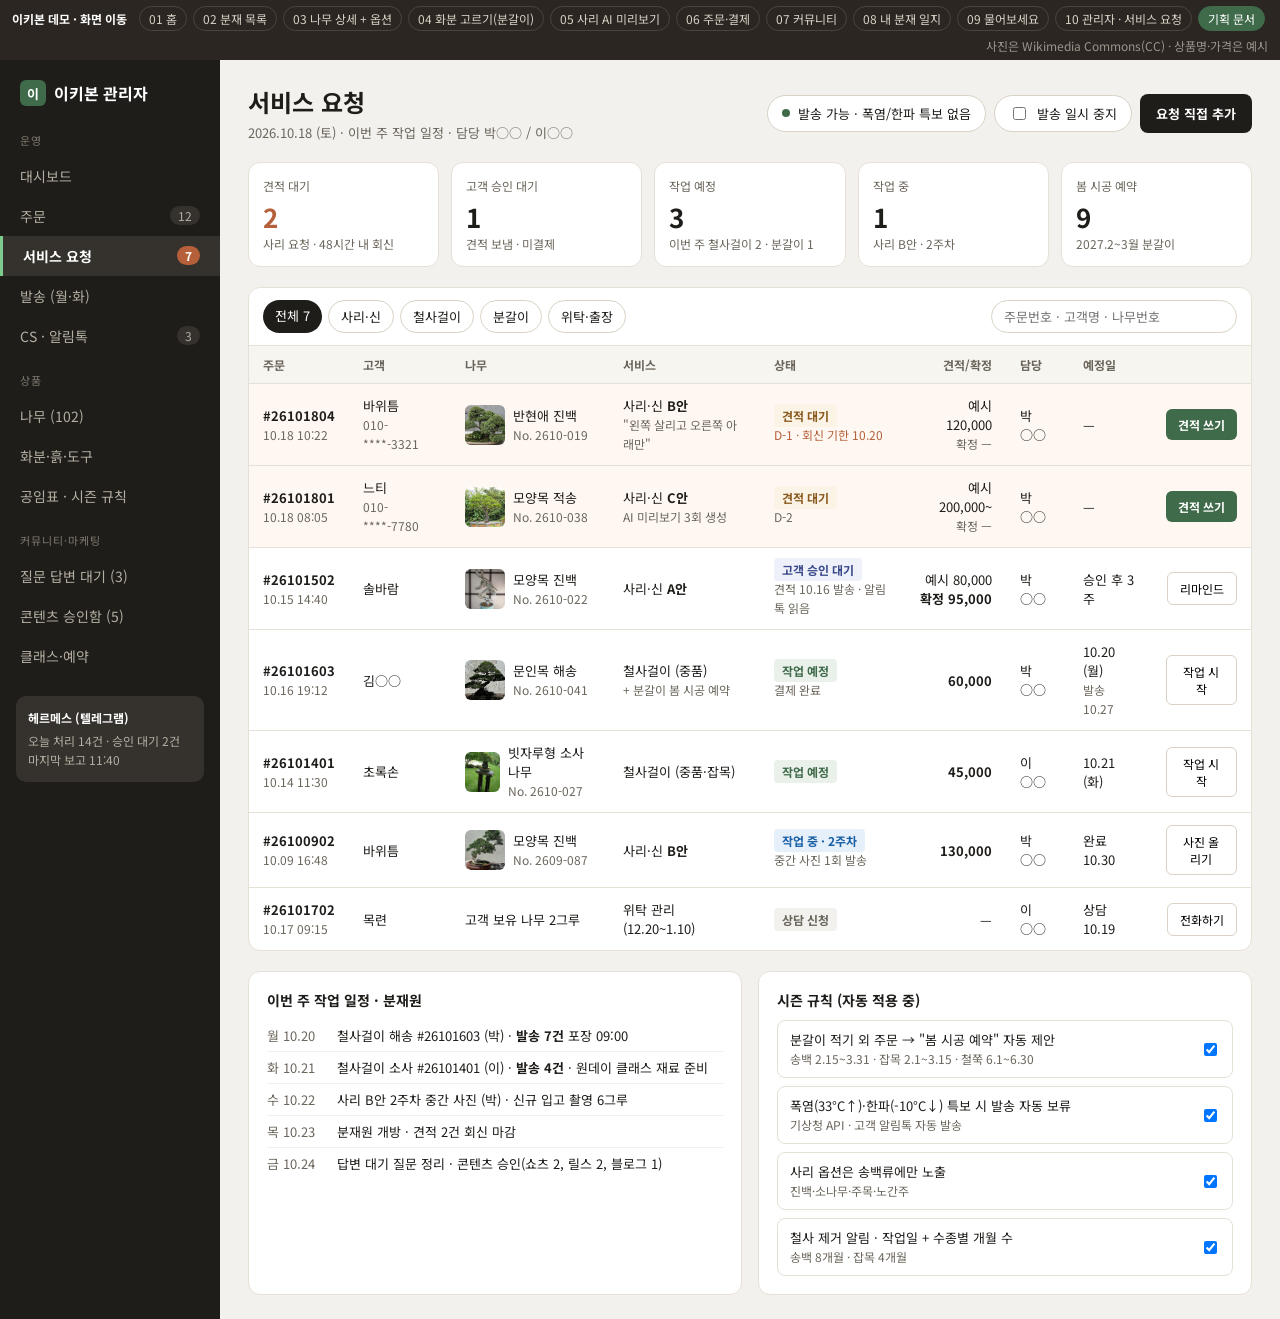
==== admin.html @ 2eedd47a "이키본 분재 데모 사이트: 화면 10개 + 기획 문서 Co-Authored-By: Claude Fable 5.1 <noreply@anthropic.com> Claude-Sessio" ====
<!doctype html>
<html lang="ko">
<head>
<meta charset="utf-8">
<meta name="viewport" content="width=device-width, initial-scale=1">
<title>이키본 관리자 — 서비스 요청</title>
</head>
<body>
<div id="demo-bar" style="position:sticky;top:0;z-index:9999;background:#2B2622;color:#D9D2C5;font-size:12px;padding:6px 12px;display:flex;gap:6px;align-items:center;flex-wrap:wrap;font-family:'Noto Sans KR',sans-serif"><b style="color:#fff;margin-right:6px">이키본 데모 · 화면 이동</b><a href="index.html">01 홈</a><a href="shop.html">02 분재 목록</a><a href="product.html">03 나무 상세 + 옵션</a><a href="repot.html">04 화분 고르기(분갈이)</a><a href="shari.html">05 사리 AI 미리보기</a><a href="checkout.html">06 주문·결제</a><a href="community.html">07 커뮤니티</a><a href="journal.html">08 내 분재 일지</a><a href="qna.html">09 물어보세요</a><a href="admin.html">10 관리자 · 서비스 요청</a><a href="plan.html" class="plan">기획 문서</a><span style="margin-left:auto;color:#9A948A">사진은 Wikimedia Commons(CC) · 상품명·가격은 예시</span></div>
<style>#demo-bar a{color:#D9D2C5;text-decoration:none;border:1px solid #4A443E;border-radius:999px;padding:3px 9px;white-space:nowrap}#demo-bar a:hover,#demo-bar a.plan{background:#3F6B4A;color:#fff;border-color:#3F6B4A}</style>


<link rel="stylesheet" href="https://fonts.googleapis.com/css2?family=Noto+Sans+KR:wght@400;500;700&display=swap">
<style>
body{margin:0;background:#F2F1EE;color:#1F1D1A;font-family:'Noto Sans KR',sans-serif;-webkit-font-smoothing:antialiased}
a{color:#1F1D1A;text-decoration:none}a:hover{color:#3F6B4A}
</style>

<div style="width:100%;min-height:100vh;background:#F2F1EE;font-family:'Noto Sans KR',sans-serif;color:#1F1D1A;display:flex;flex-wrap:wrap">
<aside style="flex:0 0 220px;background:#1F1D1A;color:#B4AEA2;padding:20px 0;font-size:14px">
<div style="padding:0 20px 18px;color:#fff;font-weight:700;font-size:16px;display:flex;align-items:center;gap:8px"><span style="width:26px;height:26px;border-radius:6px;background:#3F6B4A;display:inline-flex;align-items:center;justify-content:center;font-size:13px">이</span>이키본 관리자</div>
<div style="padding:8px 20px;color:#7D776D;font-size:11px;letter-spacing:1px">운영</div>
<a href="admin.html" style="display:block;padding:10px 20px;color:#B4AEA2">대시보드</a>
<a href="admin.html" style="display:block;padding:10px 20px;color:#B4AEA2">주문 <span style="float:right;background:#35312C;border-radius:999px;padding:1px 8px;font-size:12px">12</span></a>
<a href="admin.html" style="display:block;padding:10px 20px;background:#35312C;color:#fff;font-weight:700;border-left:3px solid #7FCB8F">서비스 요청 <span style="float:right;background:#B5603A;color:#fff;border-radius:999px;padding:1px 8px;font-size:12px">7</span></a>
<a href="admin.html" style="display:block;padding:10px 20px;color:#B4AEA2">발송 (월·화)</a>
<a href="admin.html" style="display:block;padding:10px 20px;color:#B4AEA2">CS · 알림톡 <span style="float:right;background:#35312C;border-radius:999px;padding:1px 8px;font-size:12px">3</span></a>
<div style="padding:16px 20px 8px;color:#7D776D;font-size:11px;letter-spacing:1px">상품</div>
<a href="admin.html" style="display:block;padding:10px 20px;color:#B4AEA2">나무 (102)</a>
<a href="admin.html" style="display:block;padding:10px 20px;color:#B4AEA2">화분·흙·도구</a>
<a href="admin.html" style="display:block;padding:10px 20px;color:#B4AEA2">공임표 · 시즌 규칙</a>
<div style="padding:16px 20px 8px;color:#7D776D;font-size:11px;letter-spacing:1px">커뮤니티·마케팅</div>
<a href="admin.html" style="display:block;padding:10px 20px;color:#B4AEA2">질문 답변 대기 (3)</a>
<a href="admin.html" style="display:block;padding:10px 20px;color:#B4AEA2">콘텐츠 승인함 (5)</a>
<a href="admin.html" style="display:block;padding:10px 20px;color:#B4AEA2">클래스·예약</a>
<div style="margin:20px 16px 0;background:#35312C;border-radius:10px;padding:12px;font-size:12px;line-height:1.6"><div style="color:#fff;font-weight:700">헤르메스 (텔레그램)</div><div style="color:#B4AEA2;margin-top:4px">오늘 처리 14건 · 승인 대기 2건<br>마지막 보고 11:40</div></div>
</aside>

<div style="flex:999 1 560px;min-width:0;padding:24px 28px">
<div style="display:flex;align-items:center;justify-content:space-between;flex-wrap:wrap;gap:12px">
<div><h1 style="margin:0;font-size:24px;font-weight:700">서비스 요청</h1><div style="font-size:13px;color:#6B665C;margin-top:4px">2026.10.18 (토) · 이번 주 작업 일정 · 담당 박○○ / 이○○</div></div>
<div style="display:flex;gap:8px;align-items:center;flex-wrap:wrap"><span style="display:inline-flex;align-items:center;gap:8px;background:#fff;border:1px solid #D9D2C5;border-radius:999px;padding:8px 14px;font-size:13px"><span style="width:8px;height:8px;border-radius:999px;background:#3F6B4A"></span>발송 가능 · 폭염/한파 특보 없음</span><label style="display:inline-flex;align-items:center;gap:8px;background:#fff;border:1px solid #D9D2C5;border-radius:999px;padding:8px 14px;font-size:13px"><input type="checkbox"> 발송 일시 중지</label><button type="button" style="border:0;background:#1F1D1A;color:#fff;border-radius:8px;padding:10px 16px;font-family:inherit;font-size:13px;font-weight:700;cursor:pointer">요청 직접 추가</button></div>
</div>

<div style="display:grid;grid-template-columns:repeat(5, minmax(0, 1fr));gap:12px;margin-top:20px">
<div style="background:#fff;border:1px solid #E6E1D6;border-radius:12px;padding:14px"><div style="font-size:12px;color:#6B665C">견적 대기</div><div style="font-size:26px;font-weight:700;margin-top:4px;color:#B5603A">2</div><div style="font-size:12px;color:#6B665C">사리 요청 · 48시간 내 회신</div></div>
<div style="background:#fff;border:1px solid #E6E1D6;border-radius:12px;padding:14px"><div style="font-size:12px;color:#6B665C">고객 승인 대기</div><div style="font-size:26px;font-weight:700;margin-top:4px">1</div><div style="font-size:12px;color:#6B665C">견적 보냄 · 미결제</div></div>
<div style="background:#fff;border:1px solid #E6E1D6;border-radius:12px;padding:14px"><div style="font-size:12px;color:#6B665C">작업 예정</div><div style="font-size:26px;font-weight:700;margin-top:4px">3</div><div style="font-size:12px;color:#6B665C">이번 주 철사걸이 2 · 분갈이 1</div></div>
<div style="background:#fff;border:1px solid #E6E1D6;border-radius:12px;padding:14px"><div style="font-size:12px;color:#6B665C">작업 중</div><div style="font-size:26px;font-weight:700;margin-top:4px">1</div><div style="font-size:12px;color:#6B665C">사리 B안 · 2주차</div></div>
<div style="background:#fff;border:1px solid #E6E1D6;border-radius:12px;padding:14px"><div style="font-size:12px;color:#6B665C">봄 시공 예약</div><div style="font-size:26px;font-weight:700;margin-top:4px">9</div><div style="font-size:12px;color:#6B665C">2027.2~3월 분갈이</div></div>
</div>

<div style="background:#fff;border:1px solid #E6E1D6;border-radius:12px;margin-top:20px;overflow:hidden">
<div style="display:flex;gap:6px;padding:12px 14px;border-bottom:1px solid #E6E1D6;font-size:13px;flex-wrap:wrap"><span style="background:#1F1D1A;color:#fff;border-radius:999px;padding:6px 12px">전체 7</span><span style="border:1px solid #D9D2C5;border-radius:999px;padding:6px 12px">사리·신</span><span style="border:1px solid #D9D2C5;border-radius:999px;padding:6px 12px">철사걸이</span><span style="border:1px solid #D9D2C5;border-radius:999px;padding:6px 12px">분갈이</span><span style="border:1px solid #D9D2C5;border-radius:999px;padding:6px 12px">위탁·출장</span><input aria-label="검색" placeholder="주문번호 · 고객명 · 나무번호" style="margin-left:auto;border:1px solid #D9D2C5;border-radius:999px;padding:6px 12px;font-family:inherit;font-size:13px;width:220px"></div>
<div style="overflow-x:auto">
<table style="width:100%;border-collapse:collapse;font-size:13px;min-width:900px">
<thead><tr style="background:#F7F5F0;color:#6B665C;font-size:12px"><th style="text-align:left;padding:10px 14px">주문</th><th style="text-align:left;padding:10px 14px">고객</th><th style="text-align:left;padding:10px 14px">나무</th><th style="text-align:left;padding:10px 14px">서비스</th><th style="text-align:left;padding:10px 14px">상태</th><th style="text-align:right;padding:10px 14px">견적/확정</th><th style="text-align:left;padding:10px 14px">담당</th><th style="text-align:left;padding:10px 14px">예정일</th><th style="padding:10px 14px"></th></tr></thead>
<tbody>
<tr style="border-top:1px solid #E6E1D6;background:#FFF8F2"><td style="padding:12px 14px"><b>#26101804</b><br><span style="color:#6B665C;font-size:12px">10.18 10:22</span></td><td style="padding:12px 14px">바위틈<br><span style="color:#6B665C;font-size:12px">010-****-3321</span></td><td style="padding:12px 14px"><div style="display:flex;gap:8px;align-items:center"><img src="img/shari0.jpg" alt="" style="width:40px;height:40px;border-radius:6px;object-fit:cover"><div>반현애 진백<br><span style="color:#6B665C;font-size:12px">No. 2610-019</span></div></div></td><td style="padding:12px 14px">사리·신 <b>B안</b><br><span style="color:#6B665C;font-size:12px">"왼쪽 살리고 오른쪽 아래만"</span></td><td style="padding:12px 14px"><span style="background:#FBF3E6;color:#8A5A1E;border-radius:4px;padding:3px 8px;font-weight:700;font-size:12px">견적 대기</span><br><span style="color:#B5603A;font-size:12px">D-1 · 회신 기한 10.20</span></td><td style="padding:12px 14px;text-align:right">예시 120,000<br><span style="color:#6B665C;font-size:12px">확정 —</span></td><td style="padding:12px 14px">박○○</td><td style="padding:12px 14px">—</td><td style="padding:12px 14px;text-align:right"><button type="button" style="border:0;background:#3F6B4A;color:#fff;border-radius:6px;padding:7px 12px;font-family:inherit;font-size:12px;font-weight:700;cursor:pointer">견적 쓰기</button></td></tr>
<tr style="border-top:1px solid #E6E1D6;background:#FFF8F2"><td style="padding:12px 14px"><b>#26101801</b><br><span style="color:#6B665C;font-size:12px">10.18 08:05</span></td><td style="padding:12px 14px">느티<br><span style="color:#6B665C;font-size:12px">010-****-7780</span></td><td style="padding:12px 14px"><div style="display:flex;gap:8px;align-items:center"><img src="img/pine_kr.jpg" alt="" style="width:40px;height:40px;border-radius:6px;object-fit:cover"><div>모양목 적송<br><span style="color:#6B665C;font-size:12px">No. 2610-038</span></div></div></td><td style="padding:12px 14px">사리·신 <b>C안</b><br><span style="color:#6B665C;font-size:12px">AI 미리보기 3회 생성</span></td><td style="padding:12px 14px"><span style="background:#FBF3E6;color:#8A5A1E;border-radius:4px;padding:3px 8px;font-weight:700;font-size:12px">견적 대기</span><br><span style="color:#6B665C;font-size:12px">D-2</span></td><td style="padding:12px 14px;text-align:right">예시 200,000~<br><span style="color:#6B665C;font-size:12px">확정 —</span></td><td style="padding:12px 14px">박○○</td><td style="padding:12px 14px">—</td><td style="padding:12px 14px;text-align:right"><button type="button" style="border:0;background:#3F6B4A;color:#fff;border-radius:6px;padding:7px 12px;font-family:inherit;font-size:12px;font-weight:700;cursor:pointer">견적 쓰기</button></td></tr>
<tr style="border-top:1px solid #E6E1D6"><td style="padding:12px 14px"><b>#26101502</b><br><span style="color:#6B665C;font-size:12px">10.15 14:40</span></td><td style="padding:12px 14px">솔바람</td><td style="padding:12px 14px"><div style="display:flex;gap:8px;align-items:center"><img src="img/juniper_kz.jpg" alt="" style="width:40px;height:40px;border-radius:6px;object-fit:cover"><div>모양목 진백<br><span style="color:#6B665C;font-size:12px">No. 2610-022</span></div></div></td><td style="padding:12px 14px">사리·신 <b>A안</b></td><td style="padding:12px 14px"><span style="background:#EEF0FA;color:#3B4A8A;border-radius:4px;padding:3px 8px;font-weight:700;font-size:12px">고객 승인 대기</span><br><span style="color:#6B665C;font-size:12px">견적 10.16 발송 · 알림톡 읽음</span></td><td style="padding:12px 14px;text-align:right">예시 80,000<br><b>확정 95,000</b></td><td style="padding:12px 14px">박○○</td><td style="padding:12px 14px">승인 후 3주</td><td style="padding:12px 14px;text-align:right"><button type="button" style="border:1px solid #D9D2C5;background:#fff;border-radius:6px;padding:7px 12px;font-family:inherit;font-size:12px;cursor:pointer">리마인드</button></td></tr>
<tr style="border-top:1px solid #E6E1D6"><td style="padding:12px 14px"><b>#26101603</b><br><span style="color:#6B665C;font-size:12px">10.16 19:12</span></td><td style="padding:12px 14px">김○○</td><td style="padding:12px 14px"><div style="display:flex;gap:8px;align-items:center"><img src="img/black_pine.jpg" alt="" style="width:40px;height:40px;border-radius:6px;object-fit:cover"><div>문인목 해송<br><span style="color:#6B665C;font-size:12px">No. 2610-041</span></div></div></td><td style="padding:12px 14px">철사걸이 (중품)<br><span style="color:#6B665C;font-size:12px">+ 분갈이 봄 시공 예약</span></td><td style="padding:12px 14px"><span style="background:#EAF1EB;color:#3F6B4A;border-radius:4px;padding:3px 8px;font-weight:700;font-size:12px">작업 예정</span><br><span style="color:#6B665C;font-size:12px">결제 완료</span></td><td style="padding:12px 14px;text-align:right"><b>60,000</b></td><td style="padding:12px 14px">박○○</td><td style="padding:12px 14px">10.20 (월)<br><span style="color:#6B665C;font-size:12px">발송 10.27</span></td><td style="padding:12px 14px;text-align:right"><button type="button" style="border:1px solid #D9D2C5;background:#fff;border-radius:6px;padding:7px 12px;font-family:inherit;font-size:12px;cursor:pointer">작업 시작</button></td></tr>
<tr style="border-top:1px solid #E6E1D6"><td style="padding:12px 14px"><b>#26101401</b><br><span style="color:#6B665C;font-size:12px">10.14 11:30</span></td><td style="padding:12px 14px">초록손</td><td style="padding:12px 14px"><div style="display:flex;gap:8px;align-items:center"><img src="img/hornbeam.jpg" alt="" style="width:40px;height:40px;border-radius:6px;object-fit:cover"><div>빗자루형 소사나무<br><span style="color:#6B665C;font-size:12px">No. 2610-027</span></div></div></td><td style="padding:12px 14px">철사걸이 (중품·잡목)</td><td style="padding:12px 14px"><span style="background:#EAF1EB;color:#3F6B4A;border-radius:4px;padding:3px 8px;font-weight:700;font-size:12px">작업 예정</span></td><td style="padding:12px 14px;text-align:right"><b>45,000</b></td><td style="padding:12px 14px">이○○</td><td style="padding:12px 14px">10.21 (화)</td><td style="padding:12px 14px;text-align:right"><button type="button" style="border:1px solid #D9D2C5;background:#fff;border-radius:6px;padding:7px 12px;font-family:inherit;font-size:12px;cursor:pointer">작업 시작</button></td></tr>
<tr style="border-top:1px solid #E6E1D6"><td style="padding:12px 14px"><b>#26100902</b><br><span style="color:#6B665C;font-size:12px">10.09 16:48</span></td><td style="padding:12px 14px">바위틈</td><td style="padding:12px 14px"><div style="display:flex;gap:8px;align-items:center"><img src="img/shari2.jpg" alt="" style="width:40px;height:40px;border-radius:6px;object-fit:cover"><div>모양목 진백<br><span style="color:#6B665C;font-size:12px">No. 2609-087</span></div></div></td><td style="padding:12px 14px">사리·신 <b>B안</b></td><td style="padding:12px 14px"><span style="background:#E6F0FA;color:#185FA5;border-radius:4px;padding:3px 8px;font-weight:700;font-size:12px">작업 중 · 2주차</span><br><span style="color:#6B665C;font-size:12px">중간 사진 1회 발송</span></td><td style="padding:12px 14px;text-align:right"><b>130,000</b></td><td style="padding:12px 14px">박○○</td><td style="padding:12px 14px">완료 10.30</td><td style="padding:12px 14px;text-align:right"><button type="button" style="border:1px solid #D9D2C5;background:#fff;border-radius:6px;padding:7px 12px;font-family:inherit;font-size:12px;cursor:pointer">사진 올리기</button></td></tr>
<tr style="border-top:1px solid #E6E1D6"><td style="padding:12px 14px"><b>#26101702</b><br><span style="color:#6B665C;font-size:12px">10.17 09:15</span></td><td style="padding:12px 14px">목련</td><td style="padding:12px 14px">고객 보유 나무 2그루</td><td style="padding:12px 14px">위탁 관리 (12.20~1.10)</td><td style="padding:12px 14px"><span style="background:#F2F1EE;color:#6B665C;border-radius:4px;padding:3px 8px;font-weight:700;font-size:12px">상담 신청</span></td><td style="padding:12px 14px;text-align:right">—</td><td style="padding:12px 14px">이○○</td><td style="padding:12px 14px">상담 10.19</td><td style="padding:12px 14px;text-align:right"><button type="button" style="border:1px solid #D9D2C5;background:#fff;border-radius:6px;padding:7px 12px;font-family:inherit;font-size:12px;cursor:pointer">전화하기</button></td></tr>
</tbody>
</table>
</div>
</div>

<div style="display:grid;grid-template-columns:repeat(2, minmax(0, 1fr));gap:16px;margin-top:20px">
<div style="background:#fff;border:1px solid #E6E1D6;border-radius:12px;padding:18px"><div style="font-weight:700;font-size:14px;margin-bottom:10px">이번 주 작업 일정 · 분재원</div><table style="width:100%;border-collapse:collapse;font-size:13px"><tbody><tr><td style="padding:6px 0;color:#6B665C;width:70px">월 10.20</td><td style="padding:6px 0">철사걸이 해송 #26101603 (박) · <b>발송 7건</b> 포장 09:00</td></tr><tr style="border-top:1px solid #F2F1EE"><td style="padding:6px 0;color:#6B665C">화 10.21</td><td style="padding:6px 0">철사걸이 소사 #26101401 (이) · <b>발송 4건</b> · 원데이 클래스 재료 준비</td></tr><tr style="border-top:1px solid #F2F1EE"><td style="padding:6px 0;color:#6B665C">수 10.22</td><td style="padding:6px 0">사리 B안 2주차 중간 사진 (박) · 신규 입고 촬영 6그루</td></tr><tr style="border-top:1px solid #F2F1EE"><td style="padding:6px 0;color:#6B665C">목 10.23</td><td style="padding:6px 0">분재원 개방 · 견적 2건 회신 마감</td></tr><tr style="border-top:1px solid #F2F1EE"><td style="padding:6px 0;color:#6B665C">금 10.24</td><td style="padding:6px 0">답변 대기 질문 정리 · 콘텐츠 승인(쇼츠 2, 릴스 2, 블로그 1)</td></tr></tbody></table></div>
<div style="background:#fff;border:1px solid #E6E1D6;border-radius:12px;padding:18px"><div style="font-weight:700;font-size:14px;margin-bottom:10px">시즌 규칙 (자동 적용 중)</div><div style="display:flex;flex-direction:column;gap:8px;font-size:13px"><label style="display:flex;justify-content:space-between;align-items:center;border:1px solid #E6E1D6;border-radius:8px;padding:9px 12px"><span>분갈이 적기 외 주문 → "봄 시공 예약" 자동 제안<br><span style="color:#6B665C;font-size:12px">송백 2.15~3.31 · 잡목 2.1~3.15 · 철쭉 6.1~6.30</span></span><input type="checkbox" checked></label><label style="display:flex;justify-content:space-between;align-items:center;border:1px solid #E6E1D6;border-radius:8px;padding:9px 12px"><span>폭염(33°C↑)·한파(-10°C↓) 특보 시 발송 자동 보류<br><span style="color:#6B665C;font-size:12px">기상청 API · 고객 알림톡 자동 발송</span></span><input type="checkbox" checked></label><label style="display:flex;justify-content:space-between;align-items:center;border:1px solid #E6E1D6;border-radius:8px;padding:9px 12px"><span>사리 옵션은 송백류에만 노출<br><span style="color:#6B665C;font-size:12px">진백·소나무·주목·노간주</span></span><input type="checkbox" checked></label><label style="display:flex;justify-content:space-between;align-items:center;border:1px solid #E6E1D6;border-radius:8px;padding:9px 12px"><span>철사 제거 알림 · 작업일 + 수종별 개월 수<br><span style="color:#6B665C;font-size:12px">송백 8개월 · 잡목 4개월</span></span><input type="checkbox" checked></label></div></div>
</div>
</div>
</div>

</body>
</html>
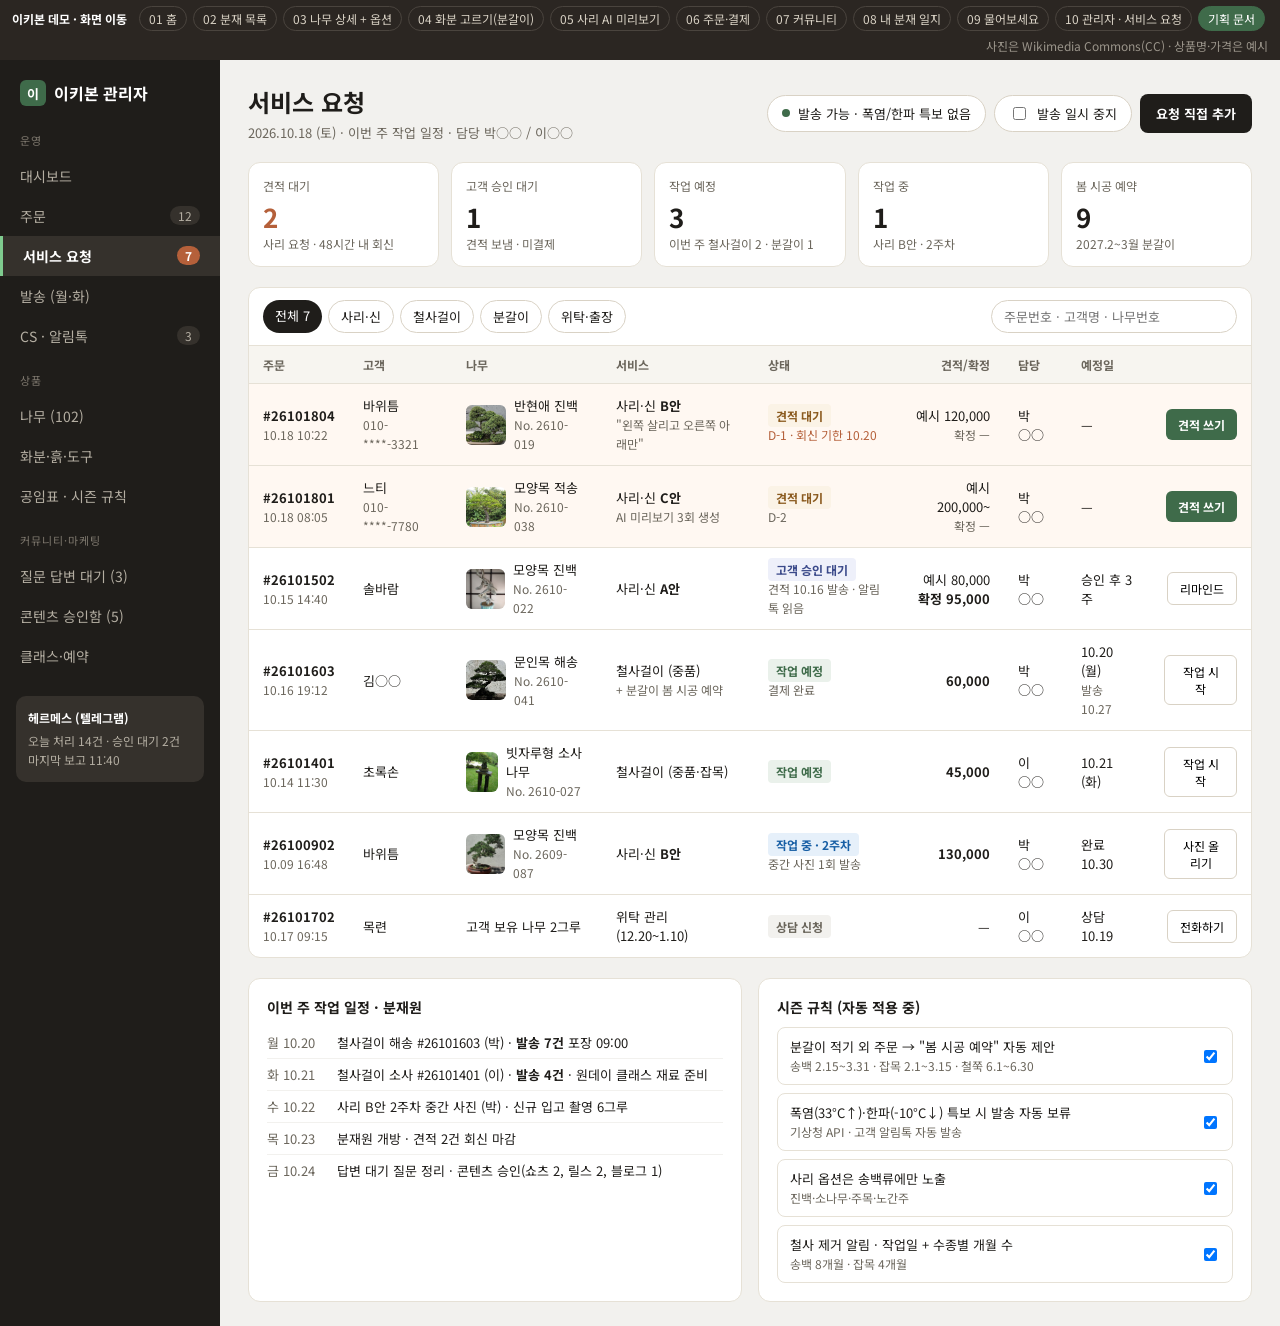
==== commit 0f67aa0e: "휴대폰 레이아웃 추가, 기획 문서를 기획서 양식으로 재디자인 Co-Authored-By: Claude Fable 5.1 <noreply@anthropic.com> Claude-Se" ====
--- a/admin.html
+++ b/admin.html
@@ -4,6 +4,7 @@
 <meta charset="utf-8">
 <meta name="viewport" content="width=device-width, initial-scale=1">
 <title>이키본 관리자 — 서비스 요청</title>
+<link rel="stylesheet" href="mobile.css">
 </head>
 <body>
 <div id="demo-bar" style="position:sticky;top:0;z-index:9999;background:#2B2622;color:#D9D2C5;font-size:12px;padding:6px 12px;display:flex;gap:6px;align-items:center;flex-wrap:wrap;font-family:'Noto Sans KR',sans-serif"><b style="color:#fff;margin-right:6px">이키본 데모 · 화면 이동</b><a href="index.html">01 홈</a><a href="shop.html">02 분재 목록</a><a href="product.html">03 나무 상세 + 옵션</a><a href="repot.html">04 화분 고르기(분갈이)</a><a href="shari.html">05 사리 AI 미리보기</a><a href="checkout.html">06 주문·결제</a><a href="community.html">07 커뮤니티</a><a href="journal.html">08 내 분재 일지</a><a href="qna.html">09 물어보세요</a><a href="admin.html">10 관리자 · 서비스 요청</a><a href="plan.html" class="plan">기획 문서</a><span style="margin-left:auto;color:#9A948A">사진은 Wikimedia Commons(CC) · 상품명·가격은 예시</span></div>
--- a/mobile.css
+++ b/mobile.css
@@ -0,0 +1,112 @@
+/* 휴대폰·태블릿 레이아웃 — 인라인 스타일을 덮어쓰므로 !important 사용 */
+html { -webkit-text-size-adjust: 100%; }
+img { max-width: 100%; }
+
+@media (max-width: 820px) {
+  /* 데모 이동 바: 한 줄 가로 스크롤 */
+  #demo-bar { flex-wrap: nowrap !important; overflow-x: auto !important; -webkit-overflow-scrolling: touch; padding: 8px 10px !important; gap: 6px !important; scrollbar-width: none; }
+  #demo-bar::-webkit-scrollbar { display: none; }
+  #demo-bar > span:last-child { display: none !important; }
+  #demo-bar b { white-space: nowrap; }
+
+  /* 상단 공지 */
+  body > div > div:first-of-type[style*="text-align:center"] { font-size: 12px !important; padding: 7px 12px !important; line-height: 1.5; }
+
+  /* 헤더: 로고 + 아이콘 한 줄, 메뉴는 가로 스크롤 줄 */
+  header > div { height: auto !important; padding: 10px 14px !important; gap: 10px !important; align-items: center !important; }
+  header > div > a:first-child { order: 0; }
+  header > div > div[style*="margin-left:auto"] { order: 1; margin-left: auto !important; gap: 10px !important; }
+  header > div > div[style*="margin-left:auto"] form { display: none !important; }
+  header > div > div[style*="margin-left:auto"] > a[style*="font-size:14px"]:not([aria-label]) { display: none !important; }
+  header nav { order: 2; flex-basis: 100% !important; width: 100%; flex-wrap: nowrap !important; overflow-x: auto !important; gap: 18px !important; padding-bottom: 2px; font-size: 14px !important; scrollbar-width: none; }
+  header nav::-webkit-scrollbar { display: none; }
+  header nav a { white-space: nowrap; }
+
+  /* 그리드: 12열 → 1열, 4·5·3열 → 2열, 2열 → 1열 */
+  [style*="grid-template-columns:repeat(12"] { grid-template-columns: 1fr !important; gap: 14px !important; }
+  [style*="grid-column:span 7"], [style*="grid-column:span 5"], [style*="grid-column:span 2"] { grid-column: auto !important; }
+  [style*="grid-template-columns:repeat(4"], [style*="grid-template-columns:repeat(5"], [style*="grid-template-columns:repeat(3"] { grid-template-columns: repeat(2, minmax(0, 1fr)) !important; gap: 10px !important; }
+  [style*="grid-template-columns:repeat(2"] { grid-template-columns: 1fr !important; gap: 10px !important; }
+  [style*="grid-template-columns:repeat(6"] { grid-template-columns: repeat(6, minmax(0, 1fr)) !important; gap: 4px !important; }
+  [style*="grid-template-rows:repeat(2"] { grid-template-rows: auto !important; gap: 10px !important; }
+
+  /* 본문 여백·제목 크기 */
+  section, main, [style*="max-width:1200px"] { padding-left: 14px !important; padding-right: 14px !important; }
+  h1[style*="font-size:44px"] { font-size: 28px !important; }
+  h1[style*="font-size:34px"], h1[style*="font-size:32px"] { font-size: 26px !important; }
+  h2[style*="font-size:26px"] { font-size: 21px !important; }
+  [style*="min-height:520px"] { min-height: 360px !important; }
+  [style*="min-height:248px"] { min-height: 170px !important; }
+  [style*="padding:36px"] { padding: 18px !important; }
+  [style*="font-size:30px"] { font-size: 26px !important; }
+
+  /* 본문+사이드 2단 → 세로 */
+  aside { max-width: 100% !important; flex-basis: 100% !important; position: static !important; }
+  [style*="flex:1 1 480px"], [style*="flex:1 1 440px"], [style*="flex:999 1 560px"] { flex-basis: 100% !important; }
+  [style*="position:sticky"] { position: static !important; }
+
+  /* 카드·버튼 */
+  [style*="padding:32px"] { padding: 18px !important; }
+  [style*="padding:22px"], [style*="padding:24px"] { padding: 16px !important; }
+  a[style*="padding:14px 22px"] { padding: 12px 16px !important; font-size: 14px !important; }
+  [style*="white-space:nowrap"] { white-space: normal !important; }
+  [style*="width:120px;height:120px"] { width: 96px !important; height: 96px !important; }
+  [style*="width:200px;height:200px"] { width: 140px !important; height: 140px !important; }
+
+  /* 표: 가로 스크롤 */
+  table { display: block; overflow-x: auto; white-space: nowrap; -webkit-overflow-scrolling: touch; }
+  table[style*="border-collapse"] td, table[style*="border-collapse"] th { white-space: normal; }
+  main table[style*="width:100%"] { display: table; }
+
+  /* 상세 페이지 규격표는 그대로 표로 */
+  [style*="border-top:1px solid #E6E1D6"] th { width: 70px !important; }
+
+  /* 옵션 박스: 체크박스/버튼 줄바꿈 */
+  [style*="display:flex;gap:14px;align-items:flex-start"] { flex-wrap: wrap !important; }
+  [style*="display:flex;gap:14px;align-items:flex-start"] > a, [style*="display:flex;gap:14px;align-items:flex-start"] > div[style*="font-weight:700;font-size:15px"] { margin-left: 32px; }
+
+  /* 관리자: 사이드 메뉴를 위로 */
+  aside[style*="flex:0 0 220px"] { flex-basis: 100% !important; display: flex !important; flex-wrap: wrap !important; padding: 10px !important; gap: 2px; }
+  aside[style*="flex:0 0 220px"] > a { padding: 8px 10px !important; border-left: 0 !important; border-radius: 6px; font-size: 13px !important; }
+  aside[style*="flex:0 0 220px"] > div { width: 100%; }
+  aside[style*="flex:0 0 220px"] > div[style*="letter-spacing"] { display: none !important; }
+  aside[style*="flex:0 0 220px"] > div[style*="margin:20px 16px 0"] { margin: 8px 0 0 !important; }
+
+  /* 푸터 */
+  footer > div[style*="grid-template-columns"] { grid-template-columns: 1fr !important; gap: 16px !important; padding: 24px 14px !important; }
+}
+
+@media (max-width: 480px) {
+  [style*="grid-template-columns:repeat(4"], [style*="grid-template-columns:repeat(3"] { gap: 8px !important; }
+  [style*="font-weight:700;font-size:16px"] { font-size: 15px !important; }
+  [style*="font-weight:700;font-size:18px"] { font-size: 16px !important; }
+  [style*="font-size:12px;color:#6B665C;margin-top:4px"] { font-size: 11px !important; }
+  [style*="padding:14px"][style*="display:block"] > div, a[style*="border-radius:12px;overflow:hidden;display:block"] > div[style*="padding:14px"] { padding: 10px !important; }
+  [style*="aspect-ratio:3/4"] { aspect-ratio: 1/1 !important; }
+  [style*="display:flex;gap:10px;margin-top:14px"] { flex-wrap: wrap; }
+}
+
+/* 추가 보정 */
+@media (max-width: 820px) {
+  /* 사진+글 가로 카드가 든 그리드는 1열 */
+  [style*="grid-template-columns:repeat(4"]:has(> [style*="display:flex;gap:14px"]),
+  [style*="grid-template-columns:repeat(3"]:has(> [style*="display:flex;gap:14px"]) { grid-template-columns: 1fr !important; }
+  /* 일지 빠른 기록 줄 */
+  [style*="display:flex;gap:12px;align-items:center;margin-bottom:14px"] { flex-wrap: wrap !important; }
+  [style*="display:flex;gap:12px;align-items:center;margin-bottom:14px"] > div { flex-wrap: wrap; }
+  [style*="display:flex;gap:12px;align-items:center;margin-bottom:14px"] > input { flex-basis: 100% !important; min-width: 0; box-sizing: border-box; }
+  /* 관리자 사이드 메뉴·표 */
+  aside[style*="flex:0 0 220px"] { box-sizing: border-box; width: 100%; max-width: 100%; }
+  aside[style*="flex:0 0 220px"] > div[style*="padding:0 20px 18px"] { padding: 6px 10px 10px !important; box-sizing: border-box; }
+  aside[style*="flex:0 0 220px"] > div[style*="margin:20px 16px 0"] { box-sizing: border-box; }
+  div[style*="flex:999 1 560px"][style*="padding:24px 28px"] { padding: 16px 14px !important; max-width: 100%; box-sizing: border-box; }
+  div[style*="overflow-x:auto"] { max-width: 100%; }
+}
+@media (max-width: 820px) {
+  /* 알약 묶음은 줄바꿈 */
+  [style*="display:flex;gap:6px;font-size:13px"], [style*="display:flex;gap:8px;font-size:13px"], [style*="display:flex;gap:8px;flex-wrap:wrap;font-size:13px"] { flex-wrap: wrap !important; }
+  [style*="display:flex;align-items:center;justify-content:space-between;margin-bottom:14px"] { flex-wrap: wrap; gap: 8px; }
+  /* 필터·사이드 정보는 본문 뒤로 (관리자 메뉴는 앞) */
+  aside { order: 2; }
+  aside[style*="flex:0 0 220px"] { order: 0; }
+}
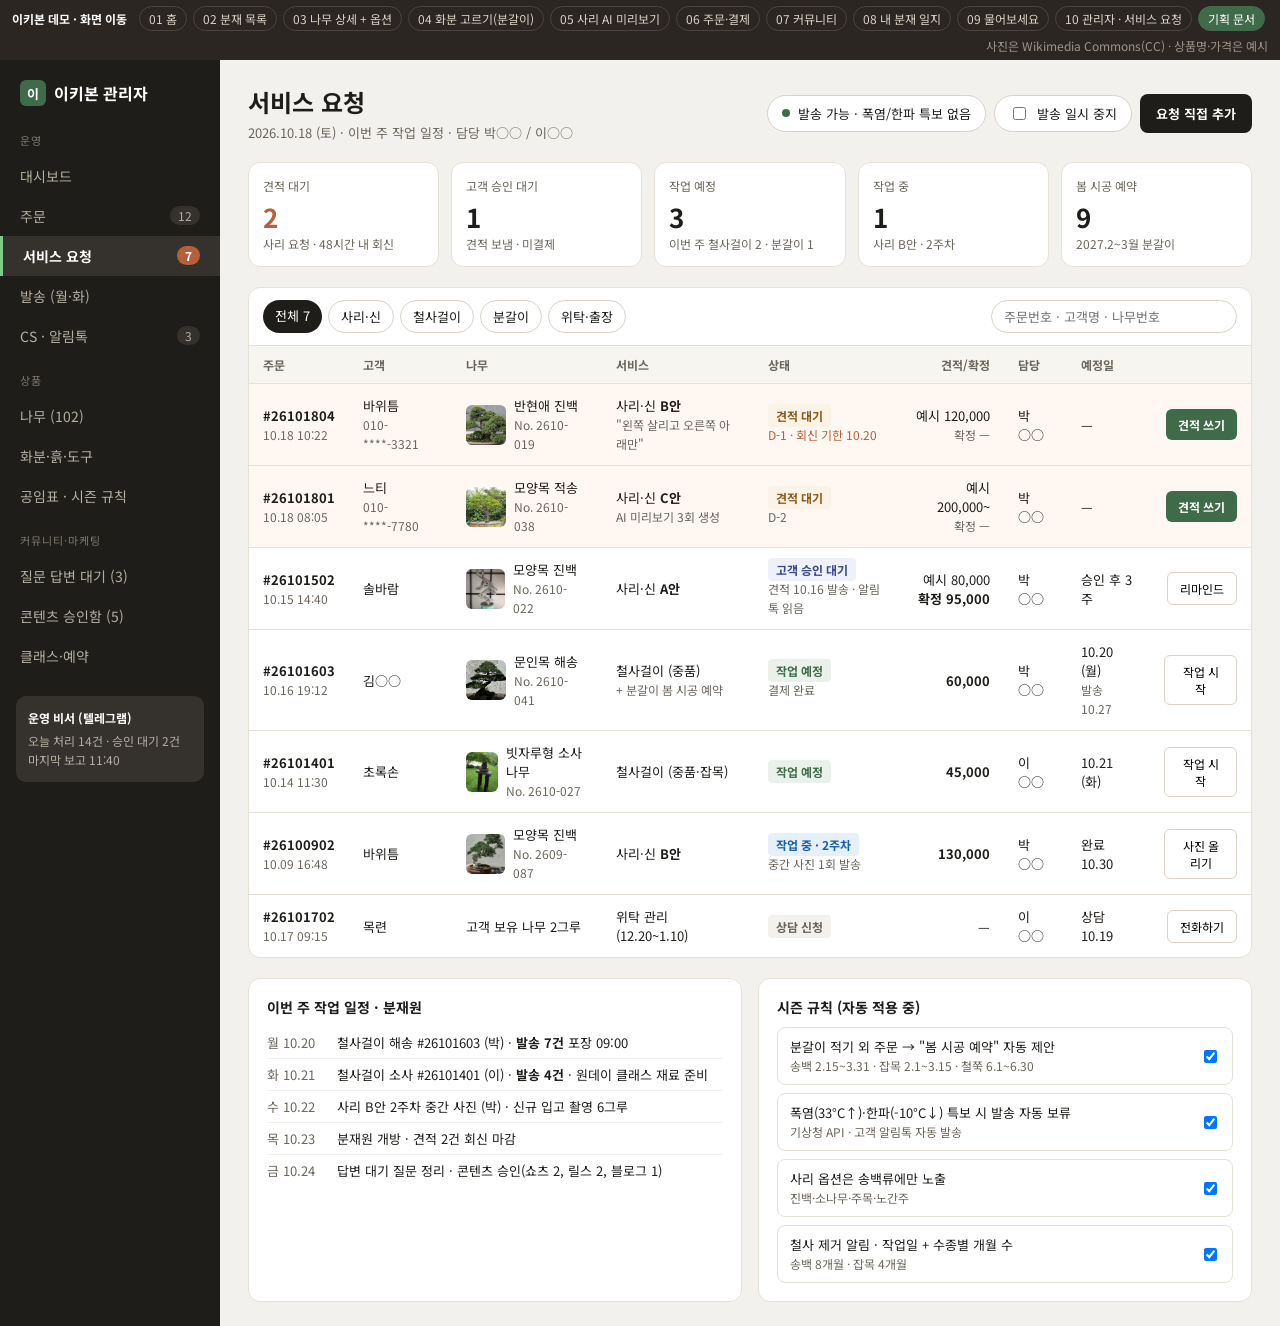
==== commit 74053f86: "전달용 설명서: 쉬운 구조로 재작성, 구현 상세 제외 Co-Authored-By: Claude Fable 5.1 <noreply@anthropic.com> Claude-Sessio" ====
--- a/admin.html
+++ b/admin.html
@@ -34,7 +34,7 @@
 <a href="admin.html" style="display:block;padding:10px 20px;color:#B4AEA2">질문 답변 대기 (3)</a>
 <a href="admin.html" style="display:block;padding:10px 20px;color:#B4AEA2">콘텐츠 승인함 (5)</a>
 <a href="admin.html" style="display:block;padding:10px 20px;color:#B4AEA2">클래스·예약</a>
-<div style="margin:20px 16px 0;background:#35312C;border-radius:10px;padding:12px;font-size:12px;line-height:1.6"><div style="color:#fff;font-weight:700">헤르메스 (텔레그램)</div><div style="color:#B4AEA2;margin-top:4px">오늘 처리 14건 · 승인 대기 2건<br>마지막 보고 11:40</div></div>
+<div style="margin:20px 16px 0;background:#35312C;border-radius:10px;padding:12px;font-size:12px;line-height:1.6"><div style="color:#fff;font-weight:700">운영 비서 (텔레그램)</div><div style="color:#B4AEA2;margin-top:4px">오늘 처리 14건 · 승인 대기 2건<br>마지막 보고 11:40</div></div>
 </aside>
 
 <div style="flex:999 1 560px;min-width:0;padding:24px 28px">
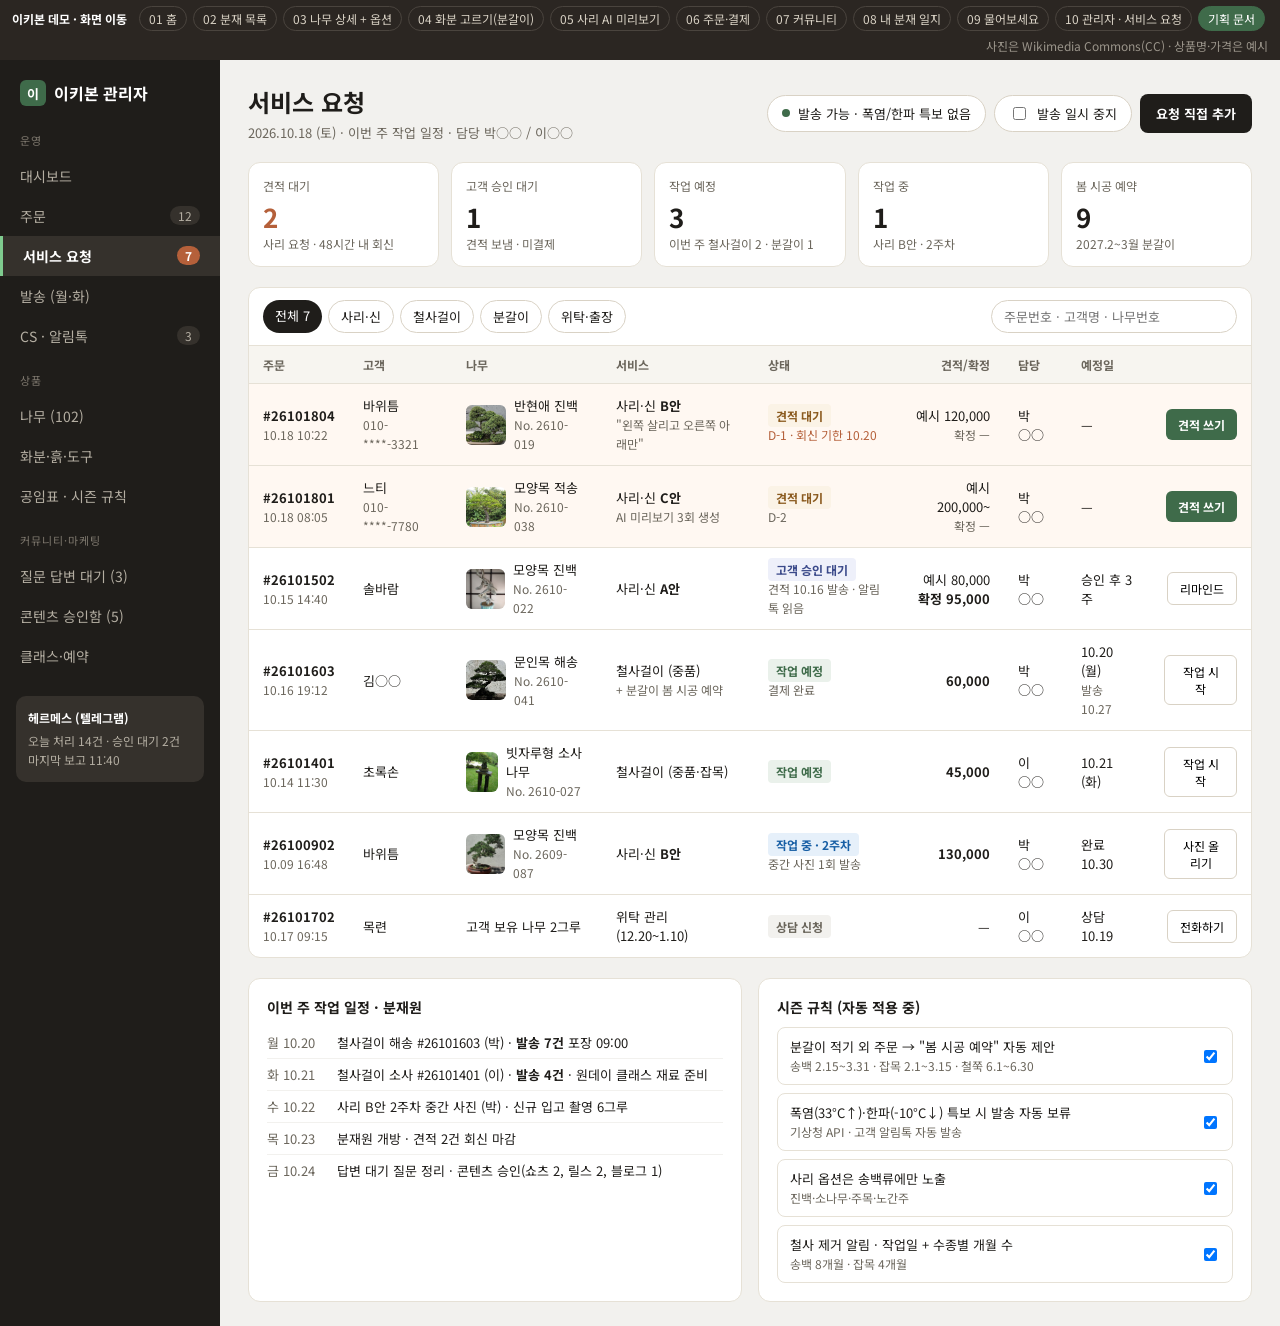
==== commit c7ce5653: "설명서 v3: 직관적 구성(역할 카드·흐름·일정 그림), 호칭 김씨/홍씨, 전체 내용 복원 Co-Authored-By: Claude Fable 5.1 <noreply@anthrop" ====
--- a/admin.html
+++ b/admin.html
@@ -34,7 +34,7 @@
 <a href="admin.html" style="display:block;padding:10px 20px;color:#B4AEA2">질문 답변 대기 (3)</a>
 <a href="admin.html" style="display:block;padding:10px 20px;color:#B4AEA2">콘텐츠 승인함 (5)</a>
 <a href="admin.html" style="display:block;padding:10px 20px;color:#B4AEA2">클래스·예약</a>
-<div style="margin:20px 16px 0;background:#35312C;border-radius:10px;padding:12px;font-size:12px;line-height:1.6"><div style="color:#fff;font-weight:700">운영 비서 (텔레그램)</div><div style="color:#B4AEA2;margin-top:4px">오늘 처리 14건 · 승인 대기 2건<br>마지막 보고 11:40</div></div>
+<div style="margin:20px 16px 0;background:#35312C;border-radius:10px;padding:12px;font-size:12px;line-height:1.6"><div style="color:#fff;font-weight:700">헤르메스 (텔레그램)</div><div style="color:#B4AEA2;margin-top:4px">오늘 처리 14건 · 승인 대기 2건<br>마지막 보고 11:40</div></div>
 </aside>
 
 <div style="flex:999 1 560px;min-width:0;padding:24px 28px">
